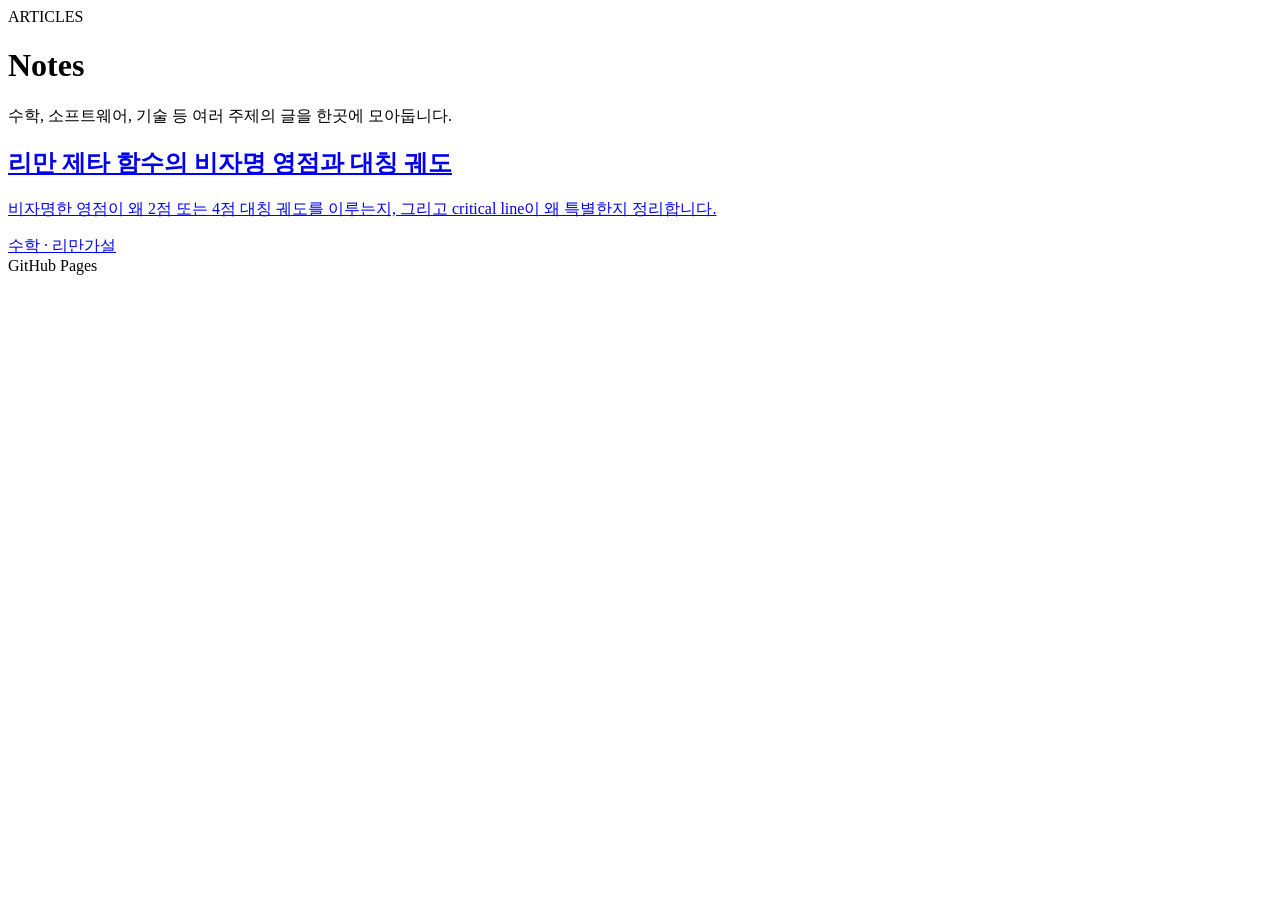
==== index.html @ 4c535200 "Add blog home page" ====
<!doctype html>
<html lang="ko">
<head>
  <meta charset="utf-8" />
  <meta name="viewport" content="width=device-width, initial-scale=1" />
  <meta name="description" content="수학, 소프트웨어, 기술 등 여러 주제의 글을 모아두는 개인 블로그입니다." />
  <title>Notes</title>
  <link rel="stylesheet" href="assets/style.css" />
</head>
<body class="home-page">
  <header class="home-header">
    <div class="hero">
      <div class="eyebrow">ARTICLES</div>
      <h1>Notes</h1>
      <p>수학, 소프트웨어, 기술 등 여러 주제의 글을 한곳에 모아둡니다.</p>
    </div>
  </header>

  <main class="home-main">
    <div class="post-list">
      <a class="post-card" href="posts/riemann-zeta-symmetry.html">
        <h2>리만 제타 함수의 비자명 영점과 대칭 궤도</h2>
        <p>비자명한 영점이 왜 2점 또는 4점 대칭 궤도를 이루는지, 그리고 critical line이 왜 특별한지 정리합니다.</p>
        <div class="post-meta">수학 · 리만가설</div>
      </a>
    </div>
  </main>

  <footer class="home-footer">GitHub Pages</footer>
</body>
</html>
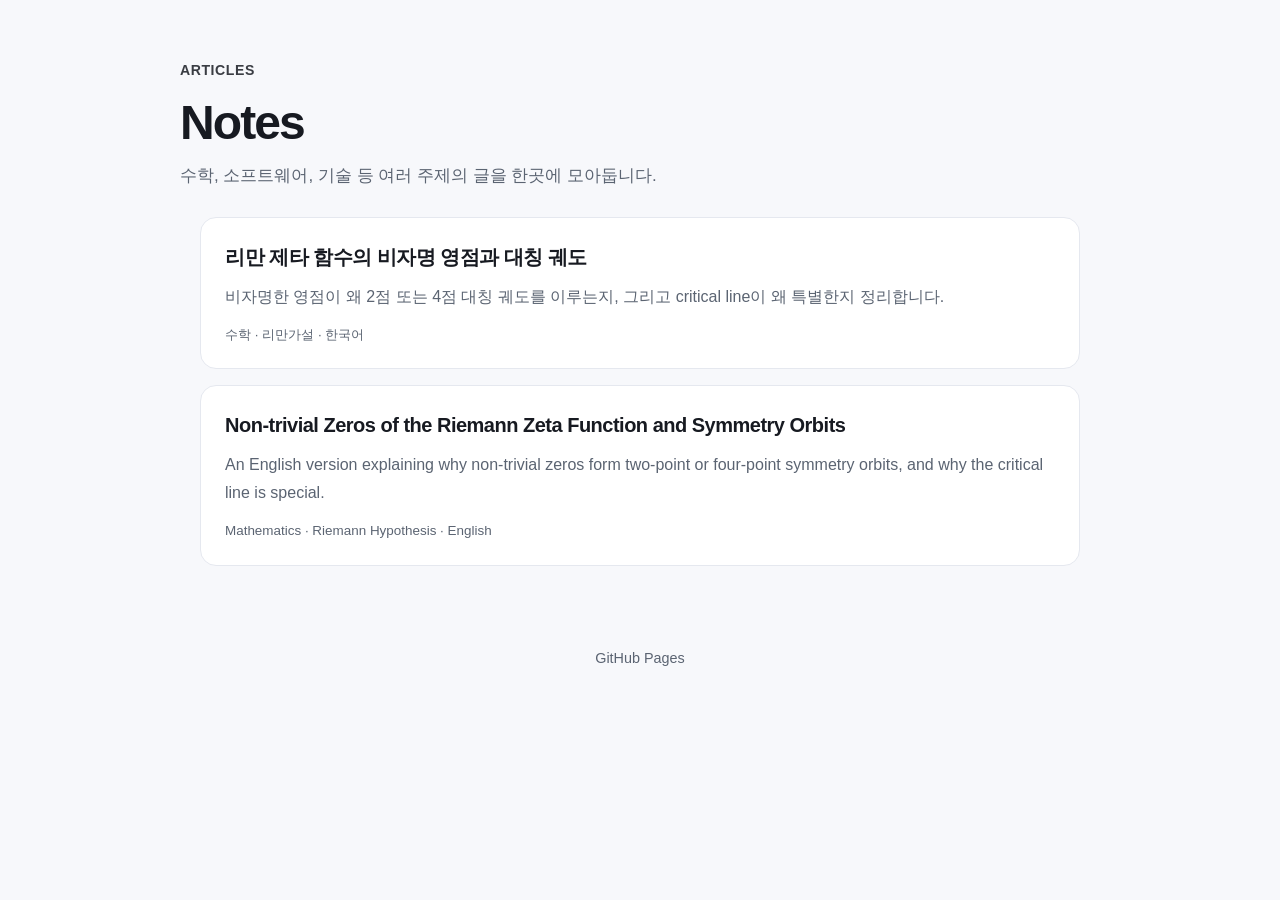
==== commit 83753fc1: "Add English Riemann zeta article to home page" ====
--- a/index.html
+++ b/index.html
@@ -21,7 +21,13 @@
       <a class="post-card" href="posts/riemann-zeta-symmetry.html">
         <h2>리만 제타 함수의 비자명 영점과 대칭 궤도</h2>
         <p>비자명한 영점이 왜 2점 또는 4점 대칭 궤도를 이루는지, 그리고 critical line이 왜 특별한지 정리합니다.</p>
-        <div class="post-meta">수학 · 리만가설</div>
+        <div class="post-meta">수학 · 리만가설 · 한국어</div>
+      </a>
+
+      <a class="post-card" href="posts/riemann-zeta-symmetry-en.html">
+        <h2>Non-trivial Zeros of the Riemann Zeta Function and Symmetry Orbits</h2>
+        <p>An English version explaining why non-trivial zeros form two-point or four-point symmetry orbits, and why the critical line is special.</p>
+        <div class="post-meta">Mathematics · Riemann Hypothesis · English</div>
       </a>
     </div>
   </main>
--- a/assets/style.css
+++ b/assets/style.css
@@ -0,0 +1,89 @@
+:root {
+  --bg: #f7f8fb;
+  --paper: #ffffff;
+  --text: #171a21;
+  --muted: #5b6472;
+  --line: #e5e8ef;
+  --accent: #2446a8;
+  --soft: #eef3ff;
+  --warn: #fff7e6;
+  --ok: #edf9f2;
+  --max: 920px;
+}
+
+* { box-sizing: border-box; }
+html { scroll-behavior: smooth; }
+body {
+  margin: 0;
+  background: var(--bg);
+  color: var(--text);
+  font-family: -apple-system, BlinkMacSystemFont, "Segoe UI", "Noto Sans KR", "Apple SD Gothic Neo", sans-serif;
+  line-height: 1.75;
+}
+
+header {
+  background: linear-gradient(135deg, #172554, #2446a8 65%, #4867cf);
+  color: #fff;
+  padding: 72px 24px 58px;
+}
+
+.hero { max-width: var(--max); margin: 0 auto; }
+.eyebrow { display: inline-block; font-size: 0.88rem; font-weight: 700; letter-spacing: 0.04em; opacity: 0.84; margin-bottom: 12px; }
+h1 { margin: 0 0 18px; font-size: clamp(2rem, 5vw, 3.3rem); line-height: 1.18; letter-spacing: -0.04em; }
+.hero p { margin: 0; max-width: 760px; font-size: 1.06rem; color: rgba(255,255,255,0.86); }
+
+nav { position: sticky; top: 0; z-index: 10; background: rgba(255,255,255,0.94); backdrop-filter: blur(10px); border-bottom: 1px solid var(--line); }
+nav .inner { max-width: var(--max); margin: 0 auto; padding: 11px 24px; display: flex; gap: 16px; overflow-x: auto; white-space: nowrap; font-size: 0.92rem; }
+nav a { color: var(--muted); text-decoration: none; font-weight: 650; }
+nav a:hover { color: var(--accent); }
+
+main { max-width: var(--max); margin: 32px auto 80px; padding: 0 20px; }
+article { background: var(--paper); border: 1px solid var(--line); border-radius: 20px; padding: clamp(24px, 5vw, 54px); box-shadow: 0 18px 50px rgba(28, 39, 70, 0.06); }
+h2 { margin-top: 2.5em; margin-bottom: 0.65em; font-size: 1.65rem; letter-spacing: -0.025em; }
+h3 { margin-top: 1.8em; margin-bottom: 0.5em; font-size: 1.18rem; }
+p { margin: 0.8em 0; }
+.lead { font-size: 1.1rem; color: #303746; }
+
+.box { margin: 24px 0; padding: 18px 20px; border-radius: 14px; border: 1px solid var(--line); background: #fafbfe; }
+.box.key { background: var(--soft); border-color: #cfdbff; }
+.box.warn { background: var(--warn); border-color: #f1ddb4; }
+.box.ok { background: var(--ok); border-color: #ccebd9; }
+.box strong:first-child { display: block; margin-bottom: 6px; }
+
+.orbit { display: grid; grid-template-columns: 1fr 86px 1fr; grid-template-rows: auto auto; gap: 18px 10px; margin: 30px auto; max-width: 660px; align-items: center; text-align: center; }
+.point { border: 1px solid #d8deec; background: #fbfcff; border-radius: 12px; padding: 13px 10px; font-family: ui-monospace, SFMono-Regular, Menlo, Consolas, monospace; font-size: 0.94rem; }
+.axis { grid-column: 2; grid-row: 1 / 3; align-self: stretch; display: flex; align-items: center; justify-content: center; border-left: 2px dashed #8ea4e6; color: var(--accent); font-size: 0.82rem; font-weight: 700; writing-mode: vertical-rl; transform: rotate(180deg); }
+
+table { width: 100%; border-collapse: collapse; margin: 22px 0; font-size: 0.96rem; }
+th, td { border: 1px solid var(--line); padding: 12px 14px; vertical-align: top; }
+th { background: #f5f7fb; text-align: left; }
+code { background: #f0f2f7; padding: 0.12em 0.35em; border-radius: 5px; }
+footer { max-width: var(--max); margin: 0 auto 50px; padding: 0 24px; color: var(--muted); font-size: 0.9rem; text-align: center; }
+.math-summary { text-align: center; font-size: 1.08rem; padding: 12px 0; }
+
+@media (max-width: 640px) {
+  header { padding-top: 52px; }
+  .orbit { grid-template-columns: 1fr 55px 1fr; }
+  .point { font-size: 0.78rem; padding: 10px 6px; }
+  article { border-radius: 14px; }
+}
+
+/* Generic blog home */
+body.home-page { background: var(--bg); }
+.sitebar { max-width: var(--max); margin: 0 auto; padding: 14px 22px 0; }
+.sitebar a { color: var(--muted); text-decoration: none; font-weight: 650; }
+.sitebar a:hover { color: var(--accent); }
+.home-header { background: transparent; color: var(--text); padding: 56px 24px 26px; }
+.home-header .hero { max-width: var(--max); }
+.home-header h1 { font-size: clamp(2rem, 5vw, 3rem); margin-bottom: 10px; }
+.home-header p { color: var(--muted); max-width: 640px; }
+.home-main { max-width: var(--max); margin: 0 auto 80px; padding: 0 20px; }
+.post-list { display: grid; gap: 16px; }
+.post-card { display: block; background: var(--paper); border: 1px solid var(--line); border-radius: 16px; padding: 22px 24px; color: inherit; text-decoration: none; transition: transform .15s ease, box-shadow .15s ease, border-color .15s ease; }
+.post-card:hover { transform: translateY(-2px); box-shadow: 0 12px 30px rgba(28,39,70,.07); border-color: #ccd4e8; }
+.post-card h2 { margin: 0 0 8px; font-size: 1.25rem; }
+.post-card p { margin: 0; color: var(--muted); }
+.post-meta { margin-top: 12px; font-size: .84rem; color: var(--muted); }
+.home-footer { max-width: var(--max); margin: 0 auto 48px; padding: 0 24px; color: var(--muted); font-size: .9rem; }
+.article-page .sitebar + header { margin-top: 0; }
+footer a { color: inherit; }
